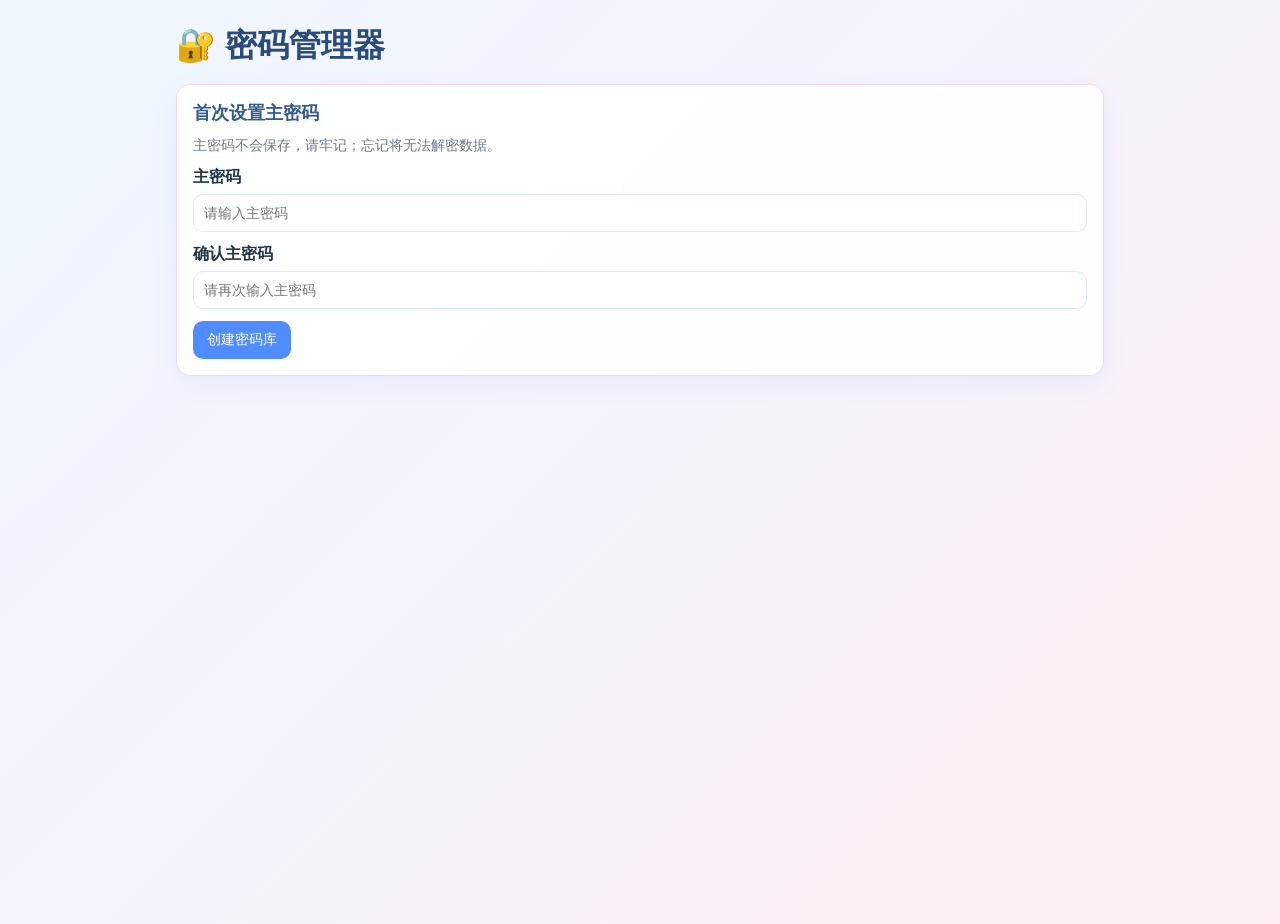
==== index.html @ daafae2d "Add files via upload" ====
<!DOCTYPE html>
<html lang="zh-CN">
<head>
  <meta charset="UTF-8" />
  <meta name="viewport" content="width=device-width, initial-scale=1.0" />
  <title>密码管理器</title>
  <link rel="stylesheet" href="style.css" />
</head>
<body>
  <div class="container">
    <h1>🔐 密码管理器</h1>

    <!-- 解锁卡片 -->
    <section class="card" id="authCard">
      <h2 id="authTitle">解锁密码库</h2>
      <p class="tip" id="authTip">请输入主密码解锁。</p>

      <div class="form-row">
        <label for="masterPassword">主密码</label>
        <input id="masterPassword" type="password" placeholder="请输入主密码" />
      </div>

      <div class="form-row hidden" id="confirmRow">
        <label for="masterPasswordConfirm">确认主密码</label>
        <input id="masterPasswordConfirm" type="password" placeholder="请再次输入主密码" />
      </div>

      <div class="form-actions">
        <button id="authBtn">解锁</button>
      </div>
    </section>

    <!-- 主应用 -->
    <div id="appArea" class="hidden">
      <!-- 顶栏 -->
      <section class="card topbar">
        <div>
          <strong>状态：</strong><span id="vaultStatus">已解锁</span>
        </div>
          <a href="./security.html" class="secondary btn-link">安全设置</a>
      </section>

      <!-- 表单区域 -->
      <section class="card">
        <h2 id="formTitle">添加密码</h2>
        <form id="passwordForm">
          <input type="hidden" id="editId" />

          <div class="form-row">
            <label for="name">名称 *</label>
            <input id="name" type="text" placeholder="例如：GitHub / 微信" required />
          </div>

          <div class="form-row">
            <label for="account">账号</label>
            <input id="account" type="text" placeholder="邮箱 / 用户名 / 手机号" />
          </div>

          <div class="form-row">
            <label for="password">密码</label>
            <div class="password-input-wrap">
              <input id="password" type="text" placeholder="请输入密码" />
              <button type="button" id="genPasswordBtn" class="secondary">随机强密码</button>
            </div>
          </div>

          <div class="form-row">
            <label for="note">备注</label>
            <textarea id="note" rows="2" placeholder="可选备注"></textarea>
          </div>

          <div class="form-row">
            <label for="totpSecret">2FA 密钥（Base32）</label>
            <input id="totpSecret" type="text" placeholder="例如：JBSWY3DPEHPK3PXP" />
          </div>

          <div class="form-actions">
            <button type="submit" id="saveBtn">保存</button>
            <button type="button" id="cancelEditBtn" class="secondary hidden">取消编辑</button>
          </div>
        </form>
      </section>

      <!-- 搜索 -->
      <section class="card">
        <h2>搜索</h2>
        <input id="searchInput" type="text" placeholder="输入名称/账号/备注进行搜索..." />
      </section>

      <!-- 列表 -->
      <section class="card">
        <h2>密码列表</h2>
        <div id="listContainer" class="list"></div>
      </section>
    </div>
  </div>

  <script src="script.js"></script>
</body>
</html>
---- style.css ----
:root {
  --bg: linear-gradient(135deg, #eef7ff 0%, #ffeef7 100%);
  --card: rgba(255, 255, 255, 0.92);
  --text: #243447;
  --muted: #6b7b8d;
  --primary: #4f8cff;
  --primary-dark: #3d74d9;
  --secondary-bg: #ffe4f2;
  --secondary-text: #8e3b6d;
  --danger: #ef476f;
  --border: #dbe8ff;
}

* { box-sizing: border-box; }

body {
  margin: 0;
  font-family: "PingFang SC", "Microsoft YaHei", Arial, sans-serif;
  color: var(--text);
  background: var(--bg);
  min-height: 100vh;
}

.container {
  max-width: 960px;
  margin: 24px auto;
  padding: 0 16px 24px;
}

h1 {
  margin-bottom: 16px;
  color: #2b4b7b;
}

.card {
  background: var(--card);
  border: 1px solid #f3d8ea;
  border-radius: 14px;
  padding: 16px;
  margin-bottom: 16px;
  box-shadow: 0 8px 24px rgba(79, 140, 255, 0.08);
  backdrop-filter: blur(4px);
}

.topbar {
  display: flex;
  justify-content: space-between;
  align-items: center;
}

h2 {
  margin: 0 0 12px;
  font-size: 18px;
  color: #355b8c;
}

.tip {
  margin: 4px 0 12px;
  color: var(--muted);
  font-size: 14px;
}

.form-row { margin-bottom: 12px; }

label {
  display: block;
  font-weight: 600;
  margin-bottom: 6px;
}

input, textarea {
  width: 100%;
  border: 1px solid var(--border);
  border-radius: 10px;
  padding: 10px;
  font-size: 14px;
  outline: none;
  background: #fff;
}

input:focus, textarea:focus {
  border-color: #9ec2ff;
  box-shadow: 0 0 0 3px rgba(79, 140, 255, 0.12);
}

.password-input-wrap {
  display: flex;
  gap: 8px;
}
.password-input-wrap input { flex: 1; }

button {
  border: none;
  border-radius: 10px;
  padding: 10px 14px;
  font-size: 14px;
  cursor: pointer;
  background: var(--primary);
  color: #fff;
  transition: 0.2s;
}
button:hover { background: var(--primary-dark); }

button.secondary {
  background: var(--secondary-bg);
  color: var(--secondary-text);
}
button.secondary:hover {
  background: #ffd3ea;
}

button.danger {
  background: var(--danger);
}
button.danger:hover {
  background: #d93f63;
}

.form-actions {
  display: flex;
  gap: 8px;
  margin-top: 8px;
}

.hidden { display: none; }

.list {
  display: grid;
  gap: 12px;
}

.item {
  border: 1px solid #e6dcff;
  border-radius: 12px;
  padding: 12px;
  background: linear-gradient(180deg, #ffffff 0%, #fff8fc 100%);
}

.item-head {
  display: flex;
  justify-content: space-between;
  align-items: center;
  margin-bottom: 8px;
  gap: 8px;
}

.item-title {
  font-weight: 700;
  font-size: 16px;
  color: #2f4f7a;
}

.meta {
  color: var(--muted);
  font-size: 13px;
  margin: 3px 0;
  word-break: break-all;
}

.actions {
  display: flex;
  flex-wrap: wrap;
  gap: 8px;
  margin-top: 10px;
}

.empty {
  color: var(--muted);
  text-align: center;
  padding: 20px 0;
}

.btn-link{
  display: inline-flex;
  align-items: center;
  justify-content: center;
  padding: 8px 12px;      /* 和按钮一致 */
  border-radius: 8px;     /* 和按钮一致 */
  text-decoration: none;  /* 去掉下划线 */
  line-height: 1;
  font-size: 14px;
  cursor: pointer;
  box-sizing: border-box;
}

.totp-code{
  font-family: ui-monospace, SFMono-Regular, Menlo, Monaco, Consolas, "Courier New", monospace;
  letter-spacing: 1px;
  font-weight: 700;
}
.totp-remain{
  margin-left: 6px;
  color: #666;
  font-size: 12px;
}
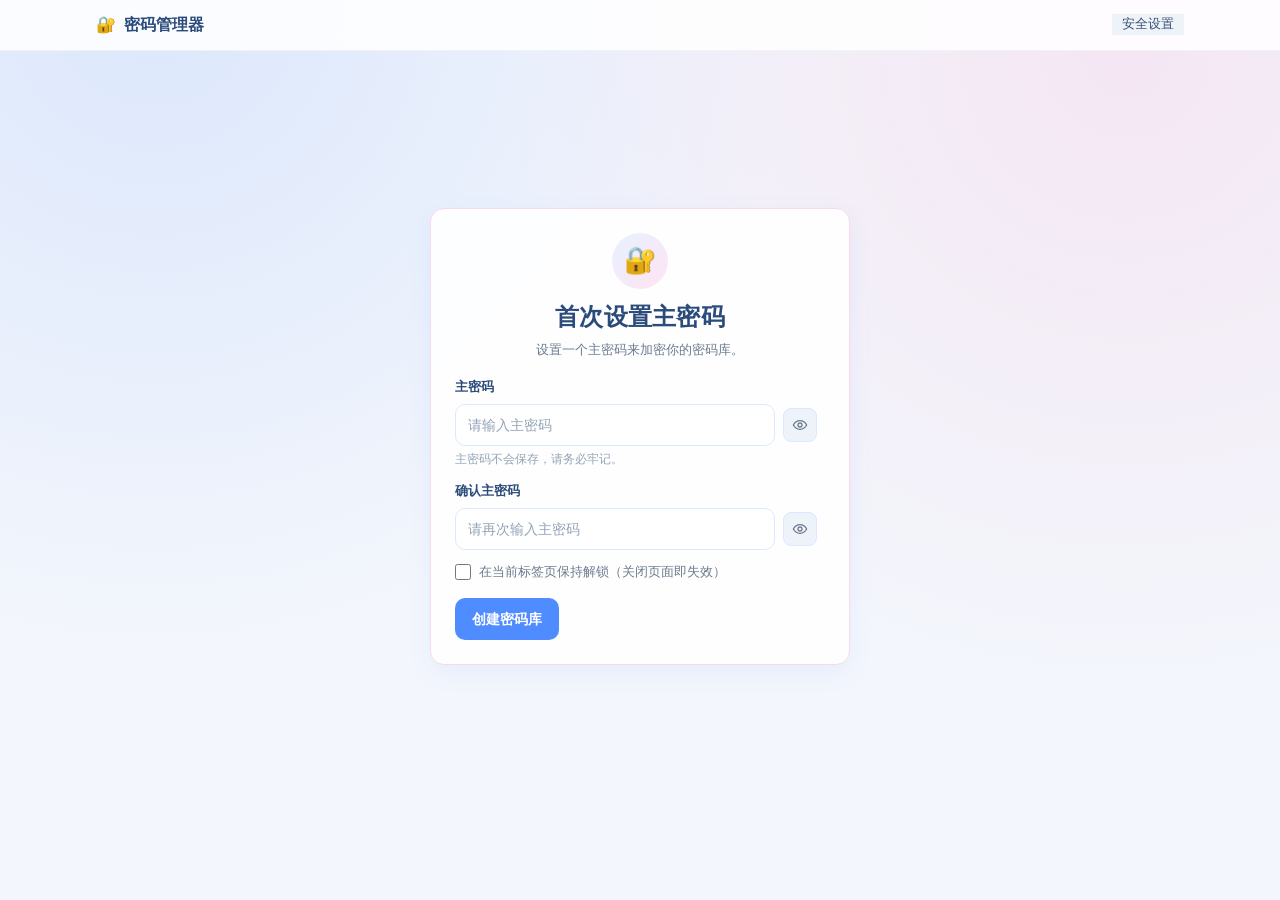
==== commit ade2e687: "Add files via upload" ====
--- a/index.html
+++ b/index.html
@@ -3,97 +3,173 @@
 <head>
   <meta charset="UTF-8" />
   <meta name="viewport" content="width=device-width, initial-scale=1.0" />
+  <meta name="color-scheme" content="light" />
   <title>密码管理器</title>
   <link rel="stylesheet" href="style.css" />
 </head>
 <body>
-  <div class="container">
-    <h1>🔐 密码管理器</h1>
+  <!-- 顶栏 -->
+  <header class="nav">
+    <div class="nav-inner">
+      <a class="nav-brand" href="./index.html">
+        <span aria-hidden="true">🔐</span>
+        <span>密码管理器</span>
+      </a>
+      <nav class="nav-actions">
+        <span class="badge badge-ok hidden" id="vaultStatus">已解锁</span>
+        <button type="button" id="lockBtn" class="secondary btn-link hidden">锁定</button>
+        <a href="./security.html" class="secondary btn-link">安全设置</a>
+      </nav>
+    </div>
+  </header>
 
-    <!-- 解锁卡片 -->
-    <section class="card" id="authCard">
-      <h2 id="authTitle">解锁密码库</h2>
-      <p class="tip" id="authTip">请输入主密码解锁。</p>
+  <main class="container">
+    <!-- 解锁 / 首次设置 -->
+    <section class="auth-wrap" id="authCard">
+      <div class="card auth-card">
+        <div class="auth-head">
+          <span class="auth-badge" aria-hidden="true">🔐</span>
+          <h1 id="authTitle">解锁密码库</h1>
+          <p class="tip" id="authTip">请输入主密码解锁。</p>
+        </div>
 
-      <div class="form-row">
-        <label for="masterPassword">主密码</label>
-        <input id="masterPassword" type="password" placeholder="请输入主密码" />
-      </div>
+        <form id="authForm" novalidate>
+          <div class="form-row">
+            <label class="field-label" for="masterPassword">主密码</label>
+            <div class="input-group">
+              <input id="masterPassword" type="password" autocomplete="current-password"
+                     placeholder="请输入主密码" />
+              <button type="button" class="icon-btn" data-toggle-password="masterPassword"
+                      aria-label="显示密码" title="显示密码">
+                <svg viewBox="0 0 24 24" aria-hidden="true">
+                  <path d="M2 12s3.6-6.5 10-6.5S22 12 22 12s-3.6 6.5-10 6.5S2 12 2 12Z" />
+                  <circle cx="12" cy="12" r="3" />
+                </svg>
+              </button>
+            </div>
+            <p class="hint hidden" id="masterHint">主密码不会保存，请务必牢记。</p>
+          </div>
 
-      <div class="form-row hidden" id="confirmRow">
-        <label for="masterPasswordConfirm">确认主密码</label>
-        <input id="masterPasswordConfirm" type="password" placeholder="请再次输入主密码" />
-      </div>
+          <div class="form-row hidden" id="confirmRow">
+            <label class="field-label" for="masterPasswordConfirm">确认主密码</label>
+            <div class="input-group">
+              <input id="masterPasswordConfirm" type="password" autocomplete="new-password"
+                     placeholder="请再次输入主密码" />
+              <button type="button" class="icon-btn" data-toggle-password="masterPasswordConfirm"
+                      aria-label="显示密码" title="显示密码">
+                <svg viewBox="0 0 24 24" aria-hidden="true">
+                  <path d="M2 12s3.6-6.5 10-6.5S22 12 22 12s-3.6 6.5-10 6.5S2 12 2 12Z" />
+                  <circle cx="12" cy="12" r="3" />
+                </svg>
+              </button>
+            </div>
+          </div>
 
-      <div class="form-actions">
-        <button id="authBtn">解锁</button>
+          <p class="modal-error hidden" id="authError"></p>
+
+          <label class="check-row" for="rememberSession">
+            <input type="checkbox" id="rememberSession" />
+            <span>在当前标签页保持解锁（关闭页面即失效）</span>
+          </label>
+
+          <div class="form-actions">
+            <button type="submit" id="authBtn">解锁</button>
+          </div>
+        </form>
       </div>
     </section>
 
     <!-- 主应用 -->
     <div id="appArea" class="hidden">
-      <!-- 顶栏 -->
-      <section class="card topbar">
-        <div>
-          <strong>状态：</strong><span id="vaultStatus">已解锁</span>
+      <div class="toolbar">
+        <div class="search-field">
+          <svg viewBox="0 0 24 24" aria-hidden="true">
+            <circle cx="11" cy="11" r="7" />
+            <path d="m20 20-3.6-3.6" />
+          </svg>
+          <input id="searchInput" type="search" placeholder="搜索名称 / 账号 / 备注 / 2FA…"
+                 aria-label="搜索密码条目" autocomplete="off" />
+          <button type="button" id="searchClearBtn" class="search-clear hidden"
+                  aria-label="清空搜索" title="清空搜索">×</button>
         </div>
-          <a href="./security.html" class="secondary btn-link">安全设置</a>
-      </section>
+        <span class="toolbar-count" id="listCount"></span>
+      </div>
 
-      <!-- 表单区域 -->
-      <section class="card">
-        <h2 id="formTitle">添加密码</h2>
-        <form id="passwordForm">
-          <input type="hidden" id="editId" />
+      <div class="app-layout">
+        <!-- 侧栏：添加 / 编辑 -->
+        <aside class="app-aside">
+          <section class="card">
+            <div class="card-head">
+              <h2 id="formTitle">添加密码</h2>
+              <button type="button" id="cancelEditBtn" class="secondary btn-sm hidden">取消编辑</button>
+            </div>
 
-          <div class="form-row">
-            <label for="name">名称 *</label>
-            <input id="name" type="text" placeholder="例如：GitHub / 微信" required />
+            <form id="passwordForm" novalidate>
+              <input type="hidden" id="editId" />
+
+              <div class="form-row">
+                <label class="field-label" for="name">名称 <span class="req">*</span></label>
+                <input id="name" type="text" placeholder="例如：GitHub / 微信" required
+                       autocomplete="off" />
+              </div>
+
+              <div class="form-row">
+                <label class="field-label" for="account">账号</label>
+                <input id="account" type="text" placeholder="邮箱 / 用户名 / 手机号"
+                       autocomplete="off" />
+              </div>
+
+              <div class="form-row">
+                <label class="field-label" for="password">密码</label>
+                <div class="input-group">
+                  <input id="password" type="text" placeholder="请输入密码" autocomplete="off" />
+                  <button type="button" class="icon-btn" data-toggle-password="password"
+                          aria-label="显示密码" title="显示密码">
+                    <svg viewBox="0 0 24 24" aria-hidden="true">
+                      <path d="M2 12s3.6-6.5 10-6.5S22 12 22 12s-3.6 6.5-10 6.5S2 12 2 12Z" />
+                      <circle cx="12" cy="12" r="3" />
+                    </svg>
+                  </button>
+                  <button type="button" id="genPasswordBtn" class="secondary">随机密码</button>
+                </div>
+              </div>
+
+              <div class="form-row">
+                <label class="field-label" for="totpSecret">2FA 密钥（Base32）</label>
+                <input id="totpSecret" type="text" placeholder="例如：JBSWY3DPEHPK3PXP"
+                       autocomplete="off" spellcheck="false" />
+                <p class="hint">填入后列表中会实时显示 6 位动态验证码。</p>
+              </div>
+
+              <div class="form-row">
+                <label class="field-label" for="note">备注</label>
+                <textarea id="note" rows="2" placeholder="可选备注"></textarea>
+              </div>
+
+              <div class="form-actions">
+                <button type="submit" id="saveBtn">保存</button>
+                <button type="reset" id="resetFormBtn" class="secondary">清空</button>
+              </div>
+            </form>
+
+            <div class="aside-foot">
+              <label class="field-label" for="autoLockSelect">安全</label>
+              <select id="autoLockSelect" aria-label="自动锁定时间"></select>
+            </div>
+          </section>
+        </aside>
+
+        <!-- 列表 -->
+        <section class="card">
+          <div class="card-head">
+            <h2>密码列表</h2>
+            <span class="tip" id="listHint">按 Ctrl / ⌘ + K 快速搜索</span>
           </div>
-
-          <div class="form-row">
-            <label for="account">账号</label>
-            <input id="account" type="text" placeholder="邮箱 / 用户名 / 手机号" />
-          </div>
-
-          <div class="form-row">
-            <label for="password">密码</label>
-            <div class="password-input-wrap">
-              <input id="password" type="text" placeholder="请输入密码" />
-              <button type="button" id="genPasswordBtn" class="secondary">随机强密码</button>
-            </div>
-          </div>
-
-          <div class="form-row">
-            <label for="note">备注</label>
-            <textarea id="note" rows="2" placeholder="可选备注"></textarea>
-          </div>
-
-          <div class="form-row">
-            <label for="totpSecret">2FA 密钥（Base32）</label>
-            <input id="totpSecret" type="text" placeholder="例如：JBSWY3DPEHPK3PXP" />
-          </div>
-
-          <div class="form-actions">
-            <button type="submit" id="saveBtn">保存</button>
-            <button type="button" id="cancelEditBtn" class="secondary hidden">取消编辑</button>
-          </div>
-        </form>
-      </section>
-
-      <!-- 搜索 -->
-      <section class="card">
-        <h2>搜索</h2>
-        <input id="searchInput" type="text" placeholder="输入名称/账号/备注进行搜索..." />
-      </section>
-
-      <!-- 列表 -->
-      <section class="card">
-        <h2>密码列表</h2>
-        <div id="listContainer" class="list"></div>
-      </section>
+          <div id="listContainer" class="list"></div>
+        </section>
+      </div>
     </div>
-  </div>
+  </main>
 
   <script src="script.js"></script>
 </body>
--- a/style.css
+++ b/style.css
@@ -1,195 +1,1010 @@
+/* =========================================================
+   The Password Web — 统一设计系统
+   1. 设计变量   2. 基础排版   3. 通用组件
+   4. 应用页面   5. Toast / 弹窗   6. 响应式
+   ========================================================= */
+
+/* ---------- 1. 设计变量 ---------- */
 :root {
-  --bg: linear-gradient(135deg, #eef7ff 0%, #ffeef7 100%);
-  --card: rgba(255, 255, 255, 0.92);
-  --text: #243447;
-  --muted: #6b7b8d;
+  /* 颜色 */
   --primary: #4f8cff;
   --primary-dark: #3d74d9;
-  --secondary-bg: #ffe4f2;
-  --secondary-text: #8e3b6d;
+  --primary-soft: #e8f1ff;
+  --accent: #f7a8cd;
+  --accent-dark: #e88ab6;
+  --accent-soft: #ffe4f2;
+
+  --text: #243447;
+  --text-strong: #2b4b7b;
+  --muted: #6b7b8d;
+  --muted-soft: #93a3b5;
+
+  --surface: #ffffff;
+  --surface-2: #f7f9fc;
+  --surface-3: #eef3fa;
+  --page-bg: #f3f6fc;
+  --card: rgba(255, 255, 255, 0.9);
+
+  --border: #dbe8ff;
+  --border-soft: #eef2f9;
+  --border-accent: #f6d9ea;
+
   --danger: #ef476f;
-  --border: #dbe8ff;
-}
-
-* { box-sizing: border-box; }
+  --danger-dark: #d93f63;
+  --danger-soft: #ffe9ee;
+  --success: #2f9e69;
+
+  /* 圆角 */
+  --radius-xs: 8px;
+  --radius-sm: 10px;
+  --radius: 14px;
+  --radius-lg: 20px;
+
+  /* 间距（8pt 栅格） */
+  --sp-1: 4px;
+  --sp-2: 8px;
+  --sp-3: 12px;
+  --sp-4: 16px;
+  --sp-5: 24px;
+  --sp-6: 32px;
+
+  /* 字号 */
+  --fs-xs: 12px;
+  --fs-sm: 13px;
+  --fs-base: 14px;
+  --fs-md: 16px;
+  --fs-lg: 20px;
+  --fs-xl: 24px;
+
+  /* 阴影 */
+  --shadow-sm: 0 1px 2px rgba(36, 52, 71, 0.06);
+  --shadow: 0 8px 24px rgba(79, 140, 255, 0.08);
+  --shadow-lg: 0 18px 44px rgba(36, 52, 71, 0.16);
+
+  --ring: 0 0 0 3px rgba(79, 140, 255, 0.16);
+
+  /* 布局 */
+  --container: 1120px;
+  --sidebar: 384px;
+  --control-h: 42px;
+}
+
+/* ---------- 2. 基础排版 ---------- */
+*,
+*::before,
+*::after {
+  box-sizing: border-box;
+}
+
+html {
+  -webkit-text-size-adjust: 100%;
+}
 
 body {
   margin: 0;
-  font-family: "PingFang SC", "Microsoft YaHei", Arial, sans-serif;
+  min-height: 100vh;
+  font-family: "PingFang SC", "Microsoft YaHei", "Segoe UI", Arial, sans-serif;
+  font-size: var(--fs-base);
+  line-height: 1.6;
   color: var(--text);
-  background: var(--bg);
-  min-height: 100vh;
+  background-color: var(--page-bg);
+  background-image:
+    radial-gradient(circle at 12% 0%, rgba(79, 140, 255, 0.14), transparent 45%),
+    radial-gradient(circle at 88% 6%, rgba(247, 168, 205, 0.2), transparent 45%);
+  background-attachment: fixed;
+}
+
+h1,
+h2,
+h3 {
+  margin: 0;
+  color: var(--text-strong);
+  line-height: 1.3;
+  letter-spacing: 0.01em;
+}
+
+h1 {
+  font-size: var(--fs-xl);
+  font-weight: 700;
+}
+
+h2 {
+  font-size: var(--fs-md);
+  font-weight: 700;
+}
+
+h3 {
+  font-size: var(--fs-base);
+  font-weight: 700;
+}
+
+p {
+  margin: 0;
+}
+
+a {
+  color: var(--primary-dark);
+}
+
+::selection {
+  background: var(--accent-soft);
 }
 
 .container {
-  max-width: 960px;
-  margin: 24px auto;
-  padding: 0 16px 24px;
-}
-
-h1 {
-  margin-bottom: 16px;
-  color: #2b4b7b;
+  width: 100%;
+  max-width: var(--container);
+  margin: 0 auto;
+  padding: var(--sp-4);
+}
+
+/* 让所有卡片的垂直节奏一致 */
+.stack {
+  display: grid;
+  gap: var(--sp-4);
+}
+
+/* ---------- 3. 通用组件 ---------- */
+.hidden {
+  display: none !important;
 }
 
 .card {
   background: var(--card);
-  border: 1px solid #f3d8ea;
-  border-radius: 14px;
-  padding: 16px;
-  margin-bottom: 16px;
-  box-shadow: 0 8px 24px rgba(79, 140, 255, 0.08);
+  border: 1px solid var(--border-accent);
+  border-radius: var(--radius);
+  padding: var(--sp-4);
+  box-shadow: var(--shadow);
   backdrop-filter: blur(4px);
 }
 
-.topbar {
-  display: flex;
+.card-head {
+  display: flex;
+  align-items: center;
   justify-content: space-between;
-  align-items: center;
-}
-
-h2 {
-  margin: 0 0 12px;
-  font-size: 18px;
-  color: #355b8c;
+  gap: var(--sp-3);
+  margin-bottom: var(--sp-3);
+}
+
+.card-head h2 {
+  min-width: 0;
+  overflow: hidden;
+  text-overflow: ellipsis;
+  white-space: nowrap;
+}
+
+.danger-card {
+  border-color: #ffd2dc;
 }
 
 .tip {
-  margin: 4px 0 12px;
+  margin: var(--sp-2) 0 0;
+  font-size: var(--fs-sm);
   color: var(--muted);
-  font-size: 14px;
-}
-
-.form-row { margin-bottom: 12px; }
-
-label {
+}
+
+.tip:first-child {
+  margin-top: 0;
+}
+
+.hint {
+  margin-top: var(--sp-1);
+  font-size: var(--fs-xs);
+  color: var(--muted-soft);
+}
+
+/* 表单 */
+.form-row {
+  margin-bottom: var(--sp-3);
+}
+
+.form-row:last-of-type {
+  margin-bottom: 0;
+}
+
+.field-label {
   display: block;
+  margin-bottom: 6px;
+  font-size: var(--fs-sm);
   font-weight: 600;
-  margin-bottom: 6px;
-}
-
-input, textarea {
+  color: var(--text-strong);
+}
+
+.req {
+  color: var(--danger);
+  font-weight: 700;
+}
+
+input,
+textarea,
+select {
   width: 100%;
+  height: var(--control-h);
+  padding: 0 var(--sp-3);
+  font-family: inherit;
+  font-size: var(--fs-base);
+  color: var(--text);
+  background: var(--surface);
   border: 1px solid var(--border);
-  border-radius: 10px;
-  padding: 10px;
-  font-size: 14px;
+  border-radius: var(--radius-sm);
   outline: none;
-  background: #fff;
-}
-
-input:focus, textarea:focus {
+  transition: border-color 0.15s ease, box-shadow 0.15s ease;
+}
+
+select {
+  padding-right: var(--sp-2);
+  cursor: pointer;
+}
+
+input[type="checkbox"],
+input[type="radio"] {
+  width: auto;
+  height: auto;
+  padding: 0;
+  border: none;
+  background: none;
+}
+
+textarea {
+  height: auto;
+  min-height: 72px;
+  padding: var(--sp-2) var(--sp-3);
+  line-height: 1.55;
+  resize: vertical;
+}
+
+input::placeholder,
+textarea::placeholder {
+  color: var(--muted-soft);
+}
+
+input:focus,
+textarea:focus,
+select:focus {
   border-color: #9ec2ff;
-  box-shadow: 0 0 0 3px rgba(79, 140, 255, 0.12);
-}
-
-.password-input-wrap {
-  display: flex;
-  gap: 8px;
-}
-.password-input-wrap input { flex: 1; }
-
-button {
-  border: none;
-  border-radius: 10px;
-  padding: 10px 14px;
-  font-size: 14px;
+  box-shadow: var(--ring);
+}
+
+input:disabled,
+textarea:disabled {
+  color: var(--muted);
+  background: var(--surface-3);
+  cursor: not-allowed;
+}
+
+.input-with-btn {
+  display: grid;
+  grid-template-columns: minmax(0, 1fr) auto;
+  gap: var(--sp-2);
+  align-items: center;
+}
+
+/* 密码输入：输入框 + 显隐 + 生成 */
+.input-group {
+  display: grid;
+  grid-template-columns: minmax(0, 1fr) auto auto;
+  gap: var(--sp-2);
+  align-items: center;
+}
+
+/* 勾选项 */
+.check-row {
+  display: flex;
+  align-items: center;
+  gap: var(--sp-2);
+  margin-top: var(--sp-2);
+  font-size: var(--fs-sm);
+  color: var(--muted);
   cursor: pointer;
+}
+
+.check-row input[type="checkbox"] {
+  flex: none;
+  width: 16px;
+  height: 16px;
+  margin: 0;
+  padding: 0;
+  accent-color: var(--primary);
+  cursor: pointer;
+}
+
+/* 侧栏底部 */
+.aside-foot {
+  margin-top: var(--sp-4);
+  padding-top: var(--sp-3);
+  border-top: 1px dashed var(--border-soft);
+}
+
+/* 按钮 */
+button,
+.btn {
+  display: inline-flex;
+  align-items: center;
+  justify-content: center;
+  gap: 6px;
+  height: var(--control-h);
+  padding: 0 var(--sp-4);
+  font-family: inherit;
+  font-size: var(--fs-base);
+  font-weight: 600;
+  line-height: 1;
+  white-space: nowrap;
+  color: #fff;
   background: var(--primary);
-  color: #fff;
-  transition: 0.2s;
-}
-button:hover { background: var(--primary-dark); }
-
-button.secondary {
-  background: var(--secondary-bg);
-  color: var(--secondary-text);
-}
-button.secondary:hover {
-  background: #ffd3ea;
+  border: 1px solid transparent;
+  border-radius: var(--radius-sm);
+  cursor: pointer;
+  transition: background 0.18s ease, border-color 0.18s ease, color 0.18s ease,
+    box-shadow 0.18s ease, transform 0.08s ease;
+}
+
+button:hover,
+.btn:hover {
+  background: var(--primary-dark);
+}
+
+button:active,
+.btn:active {
+  transform: translateY(1px);
+}
+
+button:focus-visible,
+.btn:focus-visible,
+a:focus-visible,
+[tabindex]:focus-visible {
+  outline: none;
+  box-shadow: var(--ring);
+}
+
+button:disabled,
+.btn:disabled {
+  opacity: 0.55;
+  cursor: not-allowed;
+  transform: none;
+}
+
+button.secondary,
+.btn.secondary {
+  color: #3a5372;
+  background: var(--surface-3);
+  border-color: var(--border);
+}
+
+button.secondary:hover,
+.btn.secondary:hover {
+  background: var(--primary-soft);
+  border-color: #c5daff;
+  color: var(--primary-dark);
+}
+
+button.ghost {
+  color: var(--muted);
+  background: transparent;
+  border-color: transparent;
+}
+
+button.ghost:hover {
+  color: var(--primary-dark);
+  background: var(--primary-soft);
 }
 
 button.danger {
   background: var(--danger);
 }
+
 button.danger:hover {
-  background: #d93f63;
+  background: var(--danger-dark);
+}
+
+button.danger-soft {
+  color: var(--danger-dark);
+  background: var(--danger-soft);
+  border-color: #ffd2dc;
+}
+
+button.danger-soft:hover {
+  color: #fff;
+  background: var(--danger);
+  border-color: transparent;
+}
+
+/* 图标按钮（复制 / 显隐） */
+.icon-btn {
+  flex: none;
+  width: 34px;
+  height: 34px;
+  padding: 0;
+  color: var(--muted);
+  background: var(--surface-3);
+  border: 1px solid var(--border);
+  border-radius: var(--radius-xs);
+}
+
+.icon-btn:hover {
+  color: var(--primary-dark);
+  background: var(--primary-soft);
+}
+
+.icon-btn svg {
+  width: 16px;
+  height: 16px;
+  fill: none;
+  stroke: currentColor;
+  stroke-width: 1.9;
+  stroke-linecap: round;
+  stroke-linejoin: round;
+}
+
+/* 小号按钮 */
+.btn-sm {
+  height: 32px;
+  padding: 0 var(--sp-3);
+  font-size: var(--fs-sm);
+  border-radius: var(--radius-xs);
 }
 
 .form-actions {
   display: flex;
-  gap: 8px;
-  margin-top: 8px;
-}
-
-.hidden { display: none; }
-
+  flex-wrap: wrap;
+  gap: var(--sp-2);
+  margin-top: var(--sp-4);
+}
+
+.form-actions.between {
+  align-items: center;
+  justify-content: space-between;
+}
+
+/* 行内链接按钮 */
+.btn-link {
+  padding: 0 10px;
+  font-size: var(--fs-sm);
+  text-decoration: none;
+}
+
+.btn-link:hover {
+  text-decoration: none;
+}
+
+a.secondary.btn-link {
+  color: #3a5372;
+  background: var(--surface-3);
+  border-color: var(--border);
+}
+
+a.secondary.btn-link:hover {
+  color: var(--primary-dark);
+  background: var(--primary-soft);
+}
+
+/* 徽标 */
+.badge {
+  display: inline-flex;
+  align-items: center;
+  gap: 6px;
+  height: 26px;
+  padding: 0 10px;
+  font-size: var(--fs-xs);
+  font-weight: 600;
+  border-radius: 999px;
+  white-space: nowrap;
+}
+
+.badge::before {
+  content: "";
+  width: 7px;
+  height: 7px;
+  border-radius: 50%;
+  background: currentColor;
+  opacity: 0.85;
+}
+
+.badge-ok {
+  color: #1f7a52;
+  background: #e6f7ef;
+}
+
+.badge-warn {
+  color: #9a6a12;
+  background: #fff5e0;
+}
+
+/* ---------- 4. 应用页面 ---------- */
+.nav {
+  position: sticky;
+  top: 0;
+  z-index: 20;
+  padding-top: var(--sp-2);
+  background: rgba(255, 255, 255, 0.86);
+  border-bottom: 1px solid var(--border-soft);
+  backdrop-filter: blur(10px);
+}
+
+.nav-inner {
+  display: flex;
+  align-items: center;
+  justify-content: space-between;
+  gap: var(--sp-3);
+  width: 100%;
+  max-width: var(--container);
+  margin: 0 auto;
+  padding: var(--sp-1) var(--sp-4) var(--sp-3);
+}
+
+.nav-brand {
+  display: flex;
+  align-items: center;
+  gap: var(--sp-2);
+  min-width: 0;
+  font-size: var(--fs-md);
+  font-weight: 700;
+  color: var(--text-strong);
+  text-decoration: none;
+}
+
+.nav-brand span {
+  overflow: hidden;
+  text-overflow: ellipsis;
+  white-space: nowrap;
+}
+
+.nav-actions {
+  display: flex;
+  align-items: center;
+  gap: var(--sp-2);
+  flex: none;
+}
+
+/* 解锁页 */
+.auth-wrap {
+  display: flex;
+  align-items: center;
+  justify-content: center;
+  min-height: calc(100vh - 160px);
+  padding: var(--sp-5) var(--sp-4);
+}
+
+.auth-card {
+  width: 100%;
+  max-width: 420px;
+  padding: var(--sp-5);
+}
+
+.auth-head {
+  text-align: center;
+  margin-bottom: var(--sp-4);
+}
+
+.auth-head .auth-badge {
+  display: inline-flex;
+  align-items: center;
+  justify-content: center;
+  width: 56px;
+  height: 56px;
+  font-size: 26px;
+  border-radius: 50%;
+  background: linear-gradient(135deg, var(--primary-soft), var(--accent-soft));
+  margin-bottom: var(--sp-3);
+}
+
+/* 应用主体：桌面端侧栏表单 + 列表，移动端单列 */
+.app-layout {
+  display: grid;
+  grid-template-columns: var(--sidebar) minmax(0, 1fr);
+  gap: var(--sp-4);
+  align-items: start;
+}
+
+.app-aside {
+  position: sticky;
+  top: 88px;
+}
+
+.app-aside .card {
+  margin: 0;
+}
+
+/* 工具条（搜索） */
+.toolbar {
+  display: flex;
+  align-items: center;
+  gap: var(--sp-2);
+  padding: var(--sp-2);
+  background: var(--card);
+  border: 1px solid var(--border-accent);
+  border-radius: var(--radius);
+  box-shadow: var(--shadow);
+  backdrop-filter: blur(4px);
+  margin-bottom: var(--sp-4);
+}
+
+.search-field {
+  position: relative;
+  flex: 1;
+  min-width: 0;
+}
+
+.search-field svg {
+  position: absolute;
+  top: 50%;
+  left: 12px;
+  width: 16px;
+  height: 16px;
+  transform: translateY(-50%);
+  fill: none;
+  stroke: var(--muted-soft);
+  stroke-width: 1.9;
+  stroke-linecap: round;
+  pointer-events: none;
+}
+
+.search-field input {
+  padding-left: 36px;
+  padding-right: 36px;
+  border-color: transparent;
+  background: var(--surface-2);
+}
+
+.search-field input:focus {
+  background: var(--surface);
+  border-color: #9ec2ff;
+}
+
+.search-clear {
+  position: absolute;
+  top: 50%;
+  right: 6px;
+  transform: translateY(-50%);
+  width: 26px;
+  height: 26px;
+  padding: 0;
+  font-size: var(--fs-md);
+  font-weight: 400;
+  color: var(--muted);
+  background: transparent;
+  border: none;
+}
+
+.search-clear:hover {
+  color: var(--danger);
+  background: transparent;
+}
+
+.toolbar-count {
+  flex: none;
+  padding-right: var(--sp-2);
+  font-size: var(--fs-sm);
+  color: var(--muted);
+  white-space: nowrap;
+}
+
+/* 列表 */
 .list {
   display: grid;
-  gap: 12px;
+  gap: var(--sp-3);
 }
 
 .item {
-  border: 1px solid #e6dcff;
-  border-radius: 12px;
-  padding: 12px;
-  background: linear-gradient(180deg, #ffffff 0%, #fff8fc 100%);
+  padding: var(--sp-3) var(--sp-4);
+  background: linear-gradient(180deg, #ffffff 0%, #fdf7fb 100%);
+  border: 1px solid var(--border-soft);
+  border-radius: var(--radius);
+  transition: border-color 0.18s ease, box-shadow 0.18s ease;
+}
+
+.item:hover {
+  border-color: #e3d3ec;
+  box-shadow: var(--shadow-sm);
+}
+
+.item.editing {
+  border-color: var(--primary);
+  box-shadow: var(--ring);
 }
 
 .item-head {
   display: flex;
+  align-items: center;
   justify-content: space-between;
-  align-items: center;
-  margin-bottom: 8px;
-  gap: 8px;
+  gap: var(--sp-3);
+  padding-bottom: var(--sp-2);
+  margin-bottom: var(--sp-2);
+  border-bottom: 1px dashed var(--border-soft);
 }
 
 .item-title {
+  min-width: 0;
+  overflow: hidden;
+  font-size: var(--fs-md);
   font-weight: 700;
-  font-size: 16px;
-  color: #2f4f7a;
-}
-
-.meta {
+  color: var(--text-strong);
+  text-overflow: ellipsis;
+  white-space: nowrap;
+}
+
+.item-head .meta {
+  flex: none;
+  margin: 0;
+  font-size: var(--fs-xs);
+  white-space: nowrap;
+}
+
+/* 信息行：标签定宽，值左对齐，跨条目对齐 */
+.item dl {
+  display: grid;
+  grid-template-columns: 76px minmax(0, 1fr);
+  gap: 6px var(--sp-2);
+  margin: 0;
+  align-items: center;
+}
+
+.item dt {
+  font-size: var(--fs-sm);
   color: var(--muted);
-  font-size: 13px;
-  margin: 3px 0;
+}
+
+.item dd {
+  display: flex;
+  align-items: center;
+  gap: var(--sp-2);
+  min-width: 0;
+  margin: 0;
+  font-size: var(--fs-sm);
   word-break: break-all;
 }
 
+.value {
+  min-width: 0;
+  overflow-wrap: anywhere;
+}
+
+.value.mono {
+  font-family: ui-monospace, SFMono-Regular, Menlo, Monaco, Consolas, monospace;
+  letter-spacing: 0.08em;
+}
+
 .actions {
   display: flex;
   flex-wrap: wrap;
-  gap: 8px;
-  margin-top: 10px;
-}
-
+  gap: var(--sp-2);
+  margin-top: var(--sp-3);
+  padding-top: var(--sp-3);
+  border-top: 1px dashed var(--border-soft);
+}
+
+/* 2FA */
+.totp-code {
+  font-family: ui-monospace, SFMono-Regular, Menlo, Monaco, Consolas, "Courier New", monospace;
+  font-size: var(--fs-md);
+  font-weight: 700;
+  letter-spacing: 2px;
+  color: var(--primary-dark);
+}
+
+.totp-remain {
+  font-size: var(--fs-xs);
+  color: var(--muted);
+}
+
+/* 空状态 */
 .empty {
+  padding: var(--sp-6) var(--sp-4);
   color: var(--muted);
   text-align: center;
-  padding: 20px 0;
-}
-
-.btn-link{
-  display: inline-flex;
+}
+
+.empty-icon {
+  display: block;
+  margin-bottom: var(--sp-2);
+  font-size: 30px;
+  opacity: 0.8;
+}
+
+.empty strong {
+  display: block;
+  margin-bottom: var(--sp-1);
+  font-size: var(--fs-base);
+  color: var(--text-strong);
+}
+
+/* ---------- 5. Toast / 弹窗 ---------- */
+.toast-wrap {
+  position: fixed;
+  top: 78px; /* 位于吸顶导航栏之下 */
+  left: 50%;
+  z-index: 100;
+  display: grid;
+  gap: var(--sp-2);
+  width: min(360px, calc(100vw - 32px));
+  transform: translateX(-50%);
+  pointer-events: none;
+}
+
+.toast {
+  display: flex;
+  align-items: center;
+  gap: var(--sp-2);
+  padding: 10px var(--sp-4);
+  font-size: var(--fs-base);
+  font-weight: 500;
+  color: #fff;
+  background: rgba(36, 52, 71, 0.94);
+  border-radius: 999px;
+  box-shadow: var(--shadow-lg);
+  animation: toast-in 0.22s ease;
+}
+
+.toast.is-out {
+  animation: toast-out 0.2s ease forwards;
+}
+
+.toast-ok {
+  background: rgba(31, 122, 82, 0.95);
+}
+
+.toast-error {
+  background: rgba(217, 63, 99, 0.95);
+}
+
+.toast-warn {
+  background: rgba(154, 106, 18, 0.95);
+}
+
+@keyframes toast-in {
+  from {
+    opacity: 0;
+    transform: translateY(-10px);
+  }
+  to {
+    opacity: 1;
+    transform: none;
+  }
+}
+
+@keyframes toast-out {
+  to {
+    opacity: 0;
+    transform: translateY(-8px);
+  }
+}
+
+.modal {
+  position: fixed;
+  inset: 0;
+  z-index: 90;
+  display: flex;
   align-items: center;
   justify-content: center;
-  padding: 8px 12px;      /* 和按钮一致 */
-  border-radius: 8px;     /* 和按钮一致 */
-  text-decoration: none;  /* 去掉下划线 */
-  line-height: 1;
-  font-size: 14px;
-  cursor: pointer;
-  box-sizing: border-box;
-}
-
-.totp-code{
-  font-family: ui-monospace, SFMono-Regular, Menlo, Monaco, Consolas, "Courier New", monospace;
-  letter-spacing: 1px;
-  font-weight: 700;
-}
-.totp-remain{
-  margin-left: 6px;
-  color: #666;
-  font-size: 12px;
-}+  padding: var(--sp-4);
+  background: rgba(36, 52, 71, 0.42);
+  backdrop-filter: blur(3px);
+  animation: fade-in 0.16s ease;
+}
+
+@keyframes fade-in {
+  from {
+    opacity: 0;
+  }
+}
+
+.modal-dialog {
+  width: 100%;
+  max-width: 420px;
+  max-height: calc(100vh - 48px);
+  overflow-y: auto;
+  padding: var(--sp-5);
+  background: var(--surface);
+  border-radius: var(--radius-lg);
+  box-shadow: var(--shadow-lg);
+  animation: dialog-in 0.2s ease;
+}
+
+@keyframes dialog-in {
+  from {
+    opacity: 0;
+    transform: translateY(12px) scale(0.98);
+  }
+}
+
+.modal-dialog h3 {
+  font-size: var(--fs-lg);
+  margin-bottom: var(--sp-2);
+}
+
+.modal-desc {
+  margin-bottom: var(--sp-4);
+  font-size: var(--fs-sm);
+  color: var(--muted);
+}
+
+.modal-error {
+  margin-top: var(--sp-2);
+  font-size: var(--fs-sm);
+  font-weight: 600;
+  color: var(--danger);
+}
+
+.modal-actions {
+  display: flex;
+  justify-content: flex-end;
+  gap: var(--sp-2);
+  margin-top: var(--sp-5);
+}
+
+/* ---------- 6. 响应式 ---------- */
+@media (max-width: 900px) {
+  .app-layout {
+    grid-template-columns: minmax(0, 1fr);
+  }
+
+  .app-aside {
+    position: static;
+  }
+}
+
+@media (max-width: 600px) {
+  :root {
+    --fs-xl: 20px;
+    --sp-5: 20px;
+  }
+
+  .container {
+    padding: var(--sp-3);
+  }
+
+  .nav-inner {
+    padding: 0 var(--sp-3) var(--sp-2);
+  }
+
+  .toast-wrap {
+    top: 84px;
+  }
+
+  .card {
+    padding: var(--sp-3);
+  }
+
+  .auth-wrap {
+    min-height: auto;
+    padding: var(--sp-4) var(--sp-3);
+  }
+
+  .item dl {
+    grid-template-columns: minmax(0, 1fr);
+    gap: var(--sp-1);
+  }
+
+  .item dt {
+    margin-top: var(--sp-2);
+    font-weight: 600;
+  }
+
+  .item dl dt:first-of-type {
+    margin-top: 0;
+  }
+
+  .actions button {
+    flex: 1 1 auto;
+  }
+
+  .form-actions button {
+    flex: 1 1 auto;
+  }
+
+  .toolbar {
+    flex-wrap: wrap;
+  }
+
+  .toolbar-count {
+    padding-left: var(--sp-2);
+  }
+}
+
+@media (prefers-reduced-motion: reduce) {
+  *,
+  *::before,
+  *::after {
+    animation-duration: 0.001ms !important;
+    animation-iteration-count: 1 !important;
+    transition-duration: 0.001ms !important;
+  }
+}
